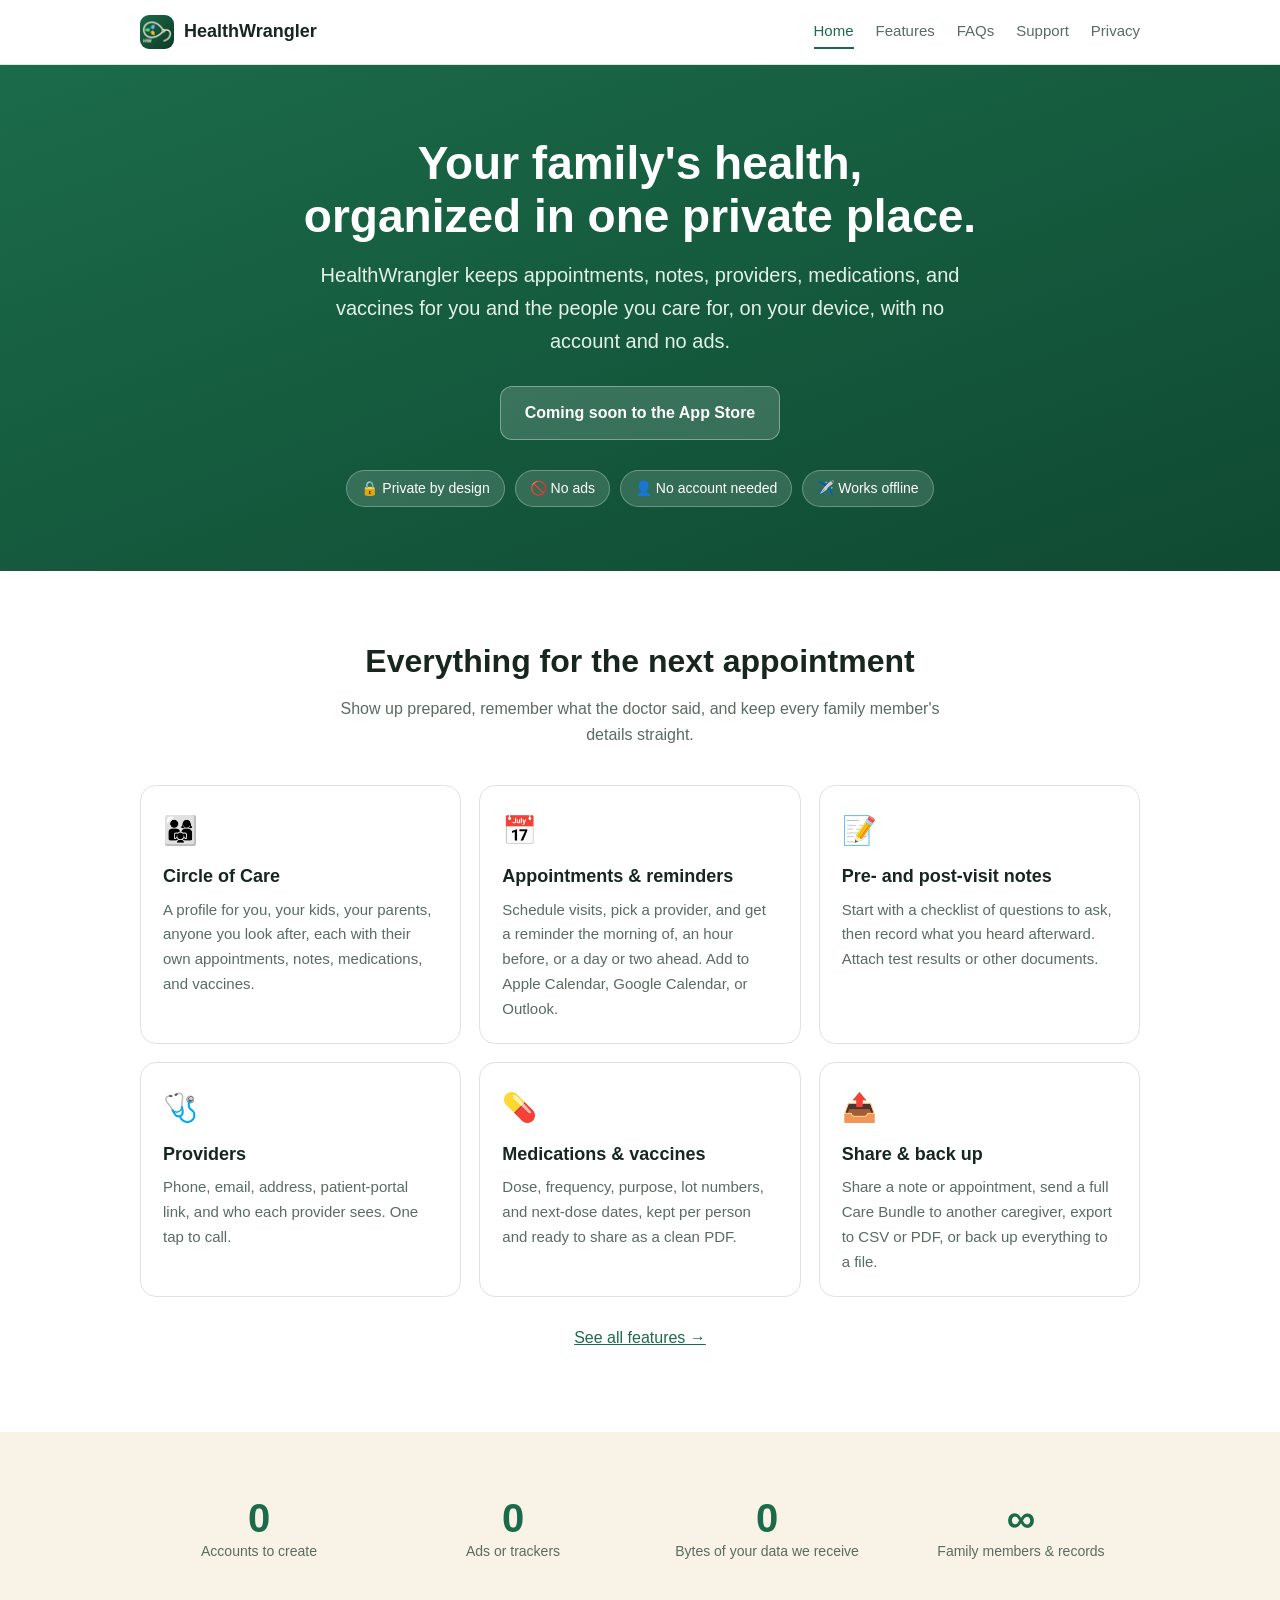
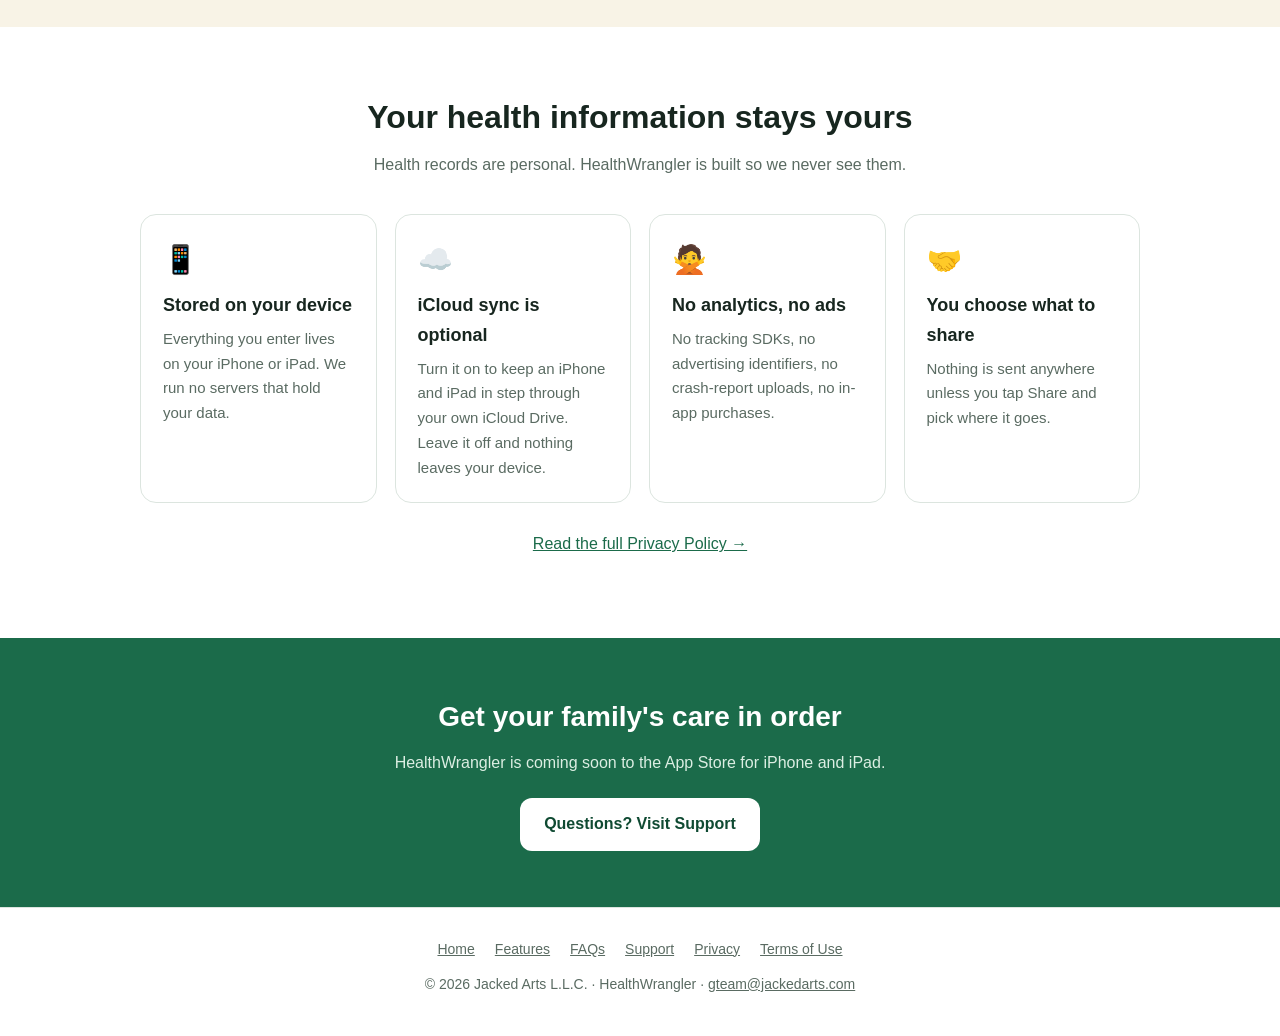
==== index.html @ d27819e0 "Add HealthWrangler website: home, features, FAQs, support, privacy policy, terms Co-Authored-By: Cla" ====
<!DOCTYPE html>
<html lang="en">
<head>
<meta charset="UTF-8">
<meta name="viewport" content="width=device-width, initial-scale=1">
<title>HealthWrangler — Private family health organizer</title>
<meta name="description" content="HealthWrangler keeps appointments, notes, providers, medications, and vaccines for your whole family on your device. No account, no ads.">
<meta name="theme-color" content="#1B6B4A">
<link rel="icon" type="image/png" sizes="32x32" href="favicon-32x32.png">
<link rel="apple-touch-icon" href="apple-touch-icon.png">
<link rel="stylesheet" href="style.css">
</head>
<body>
<header class="site">
  <div class="wrap">
    <a class="logo" href="index.html"><img src="favicon-32x32.png" alt="" width="34" height="34"> HealthWrangler</a>
    <button class="menu-btn" id="menu-btn" aria-label="Menu" aria-expanded="false" aria-controls="main-nav">☰</button>
    <nav class="main" id="main-nav" aria-label="Main"><a href="index.html" aria-current="page">Home</a><a href="features.html">Features</a><a href="faqs.html">FAQs</a><a href="support.html">Support</a><a href="privacy-policy.html">Privacy</a></nav>
  </div>
</header>

<section class="hero">
  <div class="wrap">
    <h1>Your family's health,<br>organized in one private place.</h1>
    <p class="lead">HealthWrangler keeps appointments, notes, providers, medications, and vaccines for you and the people you care for, on your device, with no account and no ads.</p>
    <span class="soon">Coming soon to the App Store</span>
    <div class="badges">
      <span class="badge">🔒 Private by design</span>
      <span class="badge">🚫 No ads</span>
      <span class="badge">👤 No account needed</span>
      <span class="badge">✈️ Works offline</span>
    </div>
  </div>
</section>

<section class="block">
  <div class="wrap">
    <h2 class="sec">Everything for the next appointment</h2>
    <p class="sec-sub">Show up prepared, remember what the doctor said, and keep every family member's details straight.</p>
    <div class="grid">
      <div class="card"><div class="ico">👨‍👩‍👧</div><h3>Circle of Care</h3><p>A profile for you, your kids, your parents, anyone you look after, each with their own appointments, notes, medications, and vaccines.</p></div>
      <div class="card"><div class="ico">📅</div><h3>Appointments &amp; reminders</h3><p>Schedule visits, pick a provider, and get a reminder the morning of, an hour before, or a day or two ahead. Add to Apple Calendar, Google Calendar, or Outlook.</p></div>
      <div class="card"><div class="ico">📝</div><h3>Pre- and post-visit notes</h3><p>Start with a checklist of questions to ask, then record what you heard afterward. Attach test results or other documents.</p></div>
      <div class="card"><div class="ico">🩺</div><h3>Providers</h3><p>Phone, email, address, patient-portal link, and who each provider sees. One tap to call.</p></div>
      <div class="card"><div class="ico">💊</div><h3>Medications &amp; vaccines</h3><p>Dose, frequency, purpose, lot numbers, and next-dose dates, kept per person and ready to share as a clean PDF.</p></div>
      <div class="card"><div class="ico">📤</div><h3>Share &amp; back up</h3><p>Share a note or appointment, send a full Care Bundle to another caregiver, export to CSV or PDF, or back up everything to a file.</p></div>
    </div>
    <p style="text-align:center;margin-top:28px"><a href="features.html">See all features →</a></p>
  </div>
</section>

<section class="block alt">
  <div class="wrap">
    <div class="stats">
      <div class="stat"><div class="n">0</div><div class="l">Accounts to create</div></div>
      <div class="stat"><div class="n">0</div><div class="l">Ads or trackers</div></div>
      <div class="stat"><div class="n">0</div><div class="l">Bytes of your data we receive</div></div>
      <div class="stat"><div class="n">∞</div><div class="l">Family members &amp; records</div></div>
    </div>
  </div>
</section>

<section class="block">
  <div class="wrap">
    <h2 class="sec">Your health information stays yours</h2>
    <p class="sec-sub">Health records are personal. HealthWrangler is built so we never see them.</p>
    <div class="grid g4">
      <div class="card"><div class="ico">📱</div><h3>Stored on your device</h3><p>Everything you enter lives on your iPhone or iPad. We run no servers that hold your data.</p></div>
      <div class="card"><div class="ico">☁️</div><h3>iCloud sync is optional</h3><p>Turn it on to keep an iPhone and iPad in step through your own iCloud Drive. Leave it off and nothing leaves your device.</p></div>
      <div class="card"><div class="ico">🙅</div><h3>No analytics, no ads</h3><p>No tracking SDKs, no advertising identifiers, no crash-report uploads, no in-app purchases.</p></div>
      <div class="card"><div class="ico">🤝</div><h3>You choose what to share</h3><p>Nothing is sent anywhere unless you tap Share and pick where it goes.</p></div>
    </div>
    <p style="text-align:center;margin-top:28px"><a href="privacy-policy.html">Read the full Privacy Policy →</a></p>
  </div>
</section>

<section class="cta">
  <div class="wrap">
    <h2>Get your family's care in order</h2>
    <p>HealthWrangler is coming soon to the App Store for iPhone and iPad.</p>
    <a class="btn btn-light" href="support.html">Questions? Visit Support</a>
  </div>
</section>

<footer class="site">
  <div class="wrap">
    <nav aria-label="Footer"><a href="index.html">Home</a><a href="features.html">Features</a><a href="faqs.html">FAQs</a><a href="support.html">Support</a><a href="privacy-policy.html">Privacy</a><a href="terms.html">Terms of Use</a></nav>
    <div>© 2026 Jacked Arts L.L.C. · HealthWrangler · <a href="mailto:gteam@jackedarts.com">gteam@jackedarts.com</a></div>
  </div>
</footer>
<script src="site.js"></script>
</body>
</html>
---- style.css ----
:root {
  --green: #1B6B4A;
  --green-dark: #0F4A32;
  --green-soft: #E7F2EC;
  --cream: #F8F3E6;
  --ink: #17261F;
  --muted: #5A6B62;
  --line: #DCE5DF;
  --bg: #FFFFFF;
  --card: #FFFFFF;
  --blue: #3B82F6;
  --amber: #E0A920;
  --leaf: #2FBF71;
  --radius: 16px;
}
@media (prefers-color-scheme: dark) {
  :root {
    --green-soft: #15291F;
    --cream: #14201A;
    --ink: #EAF1ED;
    --muted: #9FB2A8;
    --line: #263A30;
    --bg: #0E1612;
    --card: #131E18;
  }
}
* { box-sizing: border-box; }
html { scroll-behavior: smooth; }
body {
  margin: 0;
  font-family: -apple-system, BlinkMacSystemFont, "Segoe UI", Roboto, Helvetica, Arial, sans-serif;
  color: var(--ink);
  background: var(--bg);
  line-height: 1.65;
  -webkit-text-size-adjust: 100%;
}
a { color: var(--green); }
@media (prefers-color-scheme: dark) { a { color: #6FD6A0; } }
img { max-width: 100%; }
.wrap { max-width: 1040px; margin: 0 auto; padding: 0 20px; }
.narrow { max-width: 760px; }

/* Header */
header.site {
  position: sticky; top: 0; z-index: 20;
  background: var(--bg);
  border-bottom: 1px solid var(--line);
}
header.site .wrap { display: flex; align-items: center; justify-content: space-between; height: 64px; }
.logo { display: flex; align-items: center; gap: 10px; font-weight: 700; font-size: 18px; color: var(--ink); text-decoration: none; }
.logo img { width: 34px; height: 34px; border-radius: 9px; }
nav.main { display: flex; gap: 22px; }
nav.main a { color: var(--muted); text-decoration: none; font-weight: 500; font-size: 15px; padding: 4px 0; border-bottom: 2px solid transparent; }
nav.main a:hover, nav.main a[aria-current="page"] { color: var(--green); border-bottom-color: var(--green); }
@media (prefers-color-scheme: dark) {
  nav.main a:hover, nav.main a[aria-current="page"] { color: #6FD6A0; border-bottom-color: #6FD6A0; }
}
.menu-btn { display: none; background: none; border: 1px solid var(--line); border-radius: 10px; padding: 8px 12px; font-size: 18px; color: var(--ink); cursor: pointer; }
@media (max-width: 640px) {
  .menu-btn { display: block; }
  nav.main { display: none; position: absolute; top: 64px; left: 0; right: 0; flex-direction: column; gap: 0; background: var(--bg); border-bottom: 1px solid var(--line); padding: 8px 20px 14px; }
  nav.main.open { display: flex; }
  nav.main a { padding: 12px 0; border-bottom: 1px solid var(--line); }
}

/* Hero */
.hero { background: linear-gradient(160deg, var(--green) 0%, var(--green-dark) 100%); color: #fff; padding: 72px 0 64px; text-align: center; }
.hero h1 { font-size: clamp(30px, 6vw, 46px); line-height: 1.15; margin: 0 0 16px; }
.hero p.lead { font-size: clamp(17px, 2.4vw, 20px); max-width: 640px; margin: 0 auto 28px; color: #E3F1E9; }
.btn { display: inline-block; padding: 13px 24px; border-radius: 12px; font-weight: 600; text-decoration: none; font-size: 16px; }
.btn-light { background: #fff; color: var(--green-dark); }
.btn-ghost { border: 1.5px solid rgba(255,255,255,.6); color: #fff; margin-left: 8px; }
.btn-green { background: var(--green); color: #fff; }
.badges { display: flex; flex-wrap: wrap; gap: 10px; justify-content: center; margin-top: 30px; }
.badge { background: rgba(255,255,255,.14); border: 1px solid rgba(255,255,255,.28); padding: 6px 14px; border-radius: 999px; font-size: 14px; }
.soon { display: inline-block; background: rgba(255,255,255,.16); border: 1px solid rgba(255,255,255,.35); padding: 13px 24px; border-radius: 12px; font-weight: 600; }

/* Sections */
section.block { padding: 64px 0; }
section.alt { background: var(--cream); }
h2.sec { font-size: clamp(24px, 4vw, 32px); margin: 0 0 8px; text-align: center; }
p.sec-sub { text-align: center; color: var(--muted); margin: 0 auto 36px; max-width: 620px; }
.grid { display: grid; grid-template-columns: repeat(auto-fit, minmax(270px, 1fr)); gap: 18px; }
.card { background: var(--card); border: 1px solid var(--line); border-radius: var(--radius); padding: 22px; }
.card .ico { font-size: 28px; margin-bottom: 8px; }
.card h3 { margin: 0 0 6px; font-size: 18px; }
.card p { margin: 0; color: var(--muted); font-size: 15px; }
.stats { display: grid; grid-template-columns: repeat(auto-fit, minmax(170px, 1fr)); gap: 16px; text-align: center; }
.stat .n { font-size: 40px; font-weight: 800; color: var(--green); line-height: 1.1; }
@media (prefers-color-scheme: dark) { .stat .n { color: #6FD6A0; } }
.stat .l { color: var(--muted); font-size: 14px; }
.cta { background: var(--green); color: #fff; text-align: center; padding: 56px 0; }
.cta h2 { margin: 0 0 10px; font-size: 28px; }
.cta p { color: #DCEEE3; margin: 0 0 22px; }

/* Content pages */
.page-head { background: var(--green-soft); padding: 46px 0 36px; border-bottom: 1px solid var(--line); }
.page-head h1 { margin: 0 0 6px; font-size: clamp(28px, 5vw, 38px); }
.page-head p { margin: 0; color: var(--muted); }
article.doc { padding: 36px 0 64px; }
article.doc h2 { font-size: 22px; margin: 36px 0 8px; padding-top: 6px; }
article.doc h3 { font-size: 17px; margin: 22px 0 6px; }
article.doc p, article.doc li { font-size: 16px; }
article.doc ul { padding-left: 22px; }
article.doc li { margin: 5px 0; }
.summary { background: var(--green-soft); border-left: 4px solid var(--green); border-radius: 10px; padding: 16px 20px; margin: 0 0 8px; }
.note { background: var(--cream); border: 1px solid var(--line); border-radius: 10px; padding: 14px 18px; margin: 18px 0; font-size: 15px; }
table.t { width: 100%; border-collapse: collapse; margin: 14px 0; font-size: 15px; }
table.t th, table.t td { text-align: left; padding: 10px 12px; border-bottom: 1px solid var(--line); vertical-align: top; }
table.t th { background: var(--green-soft); }

/* FAQ */
details.faq { border: 1px solid var(--line); border-radius: 12px; background: var(--card); margin: 10px 0; }
details.faq summary { cursor: pointer; font-weight: 600; padding: 16px 18px; list-style: none; display: flex; justify-content: space-between; gap: 12px; }
details.faq summary::-webkit-details-marker { display: none; }
details.faq summary::after { content: "+"; font-size: 22px; line-height: 1; color: var(--green); }
details.faq[open] summary::after { content: "–"; }
details.faq .a { padding: 0 18px 16px; color: var(--muted); }
details.faq .a p { margin: 8px 0; }
.faq-group { margin: 34px 0 6px; font-size: 14px; letter-spacing: .08em; text-transform: uppercase; color: var(--muted); }

/* Support */
.contact { display: flex; gap: 18px; align-items: center; background: var(--green-soft); border: 1px solid var(--line); border-radius: var(--radius); padding: 24px; margin: 8px 0 28px; flex-wrap: wrap; }
.contact .ico { font-size: 34px; }
.contact a.mail { font-size: 20px; font-weight: 700; }

/* Footer */
footer.site { border-top: 1px solid var(--line); padding: 30px 0 40px; text-align: center; color: var(--muted); font-size: 14px; }
footer.site nav { display: flex; flex-wrap: wrap; gap: 8px 20px; justify-content: center; margin-bottom: 12px; }
footer.site a { color: var(--muted); }
.grid.g4 { grid-template-columns: repeat(auto-fit, minmax(220px, 1fr)); }
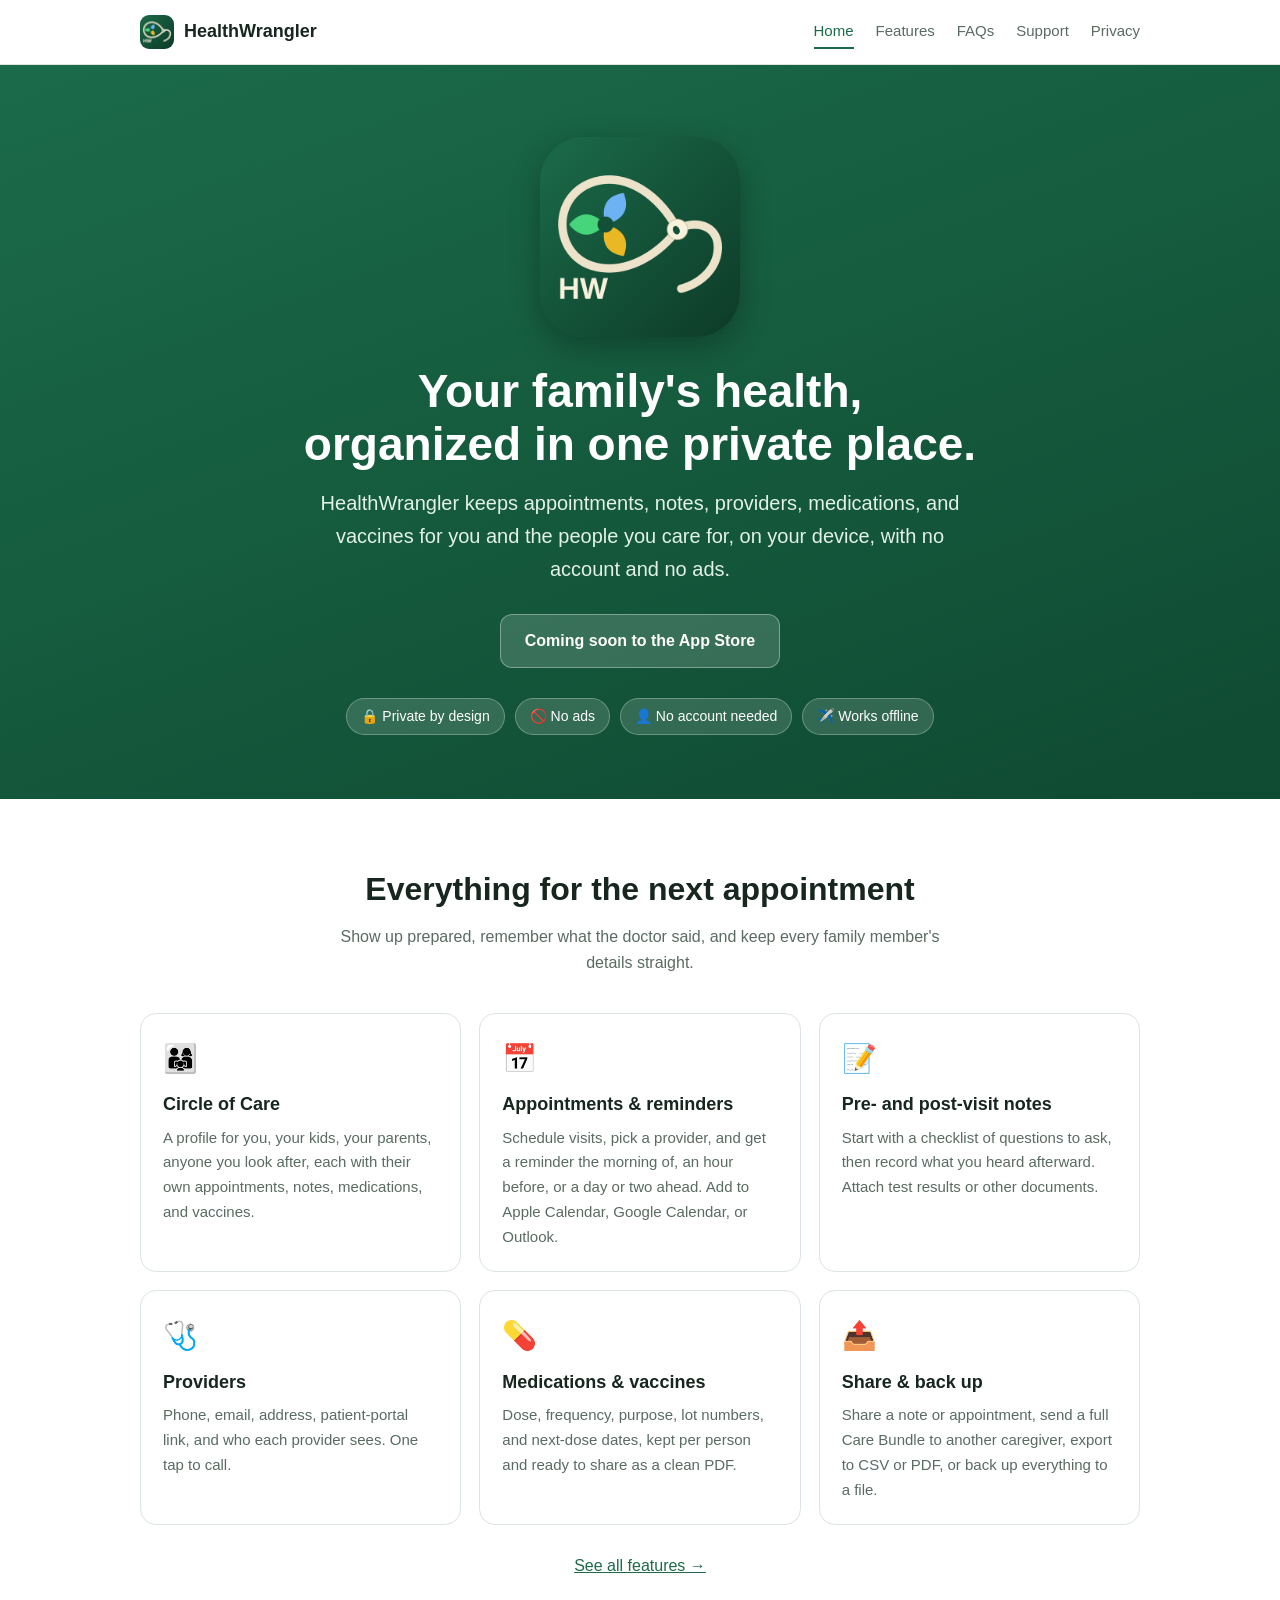
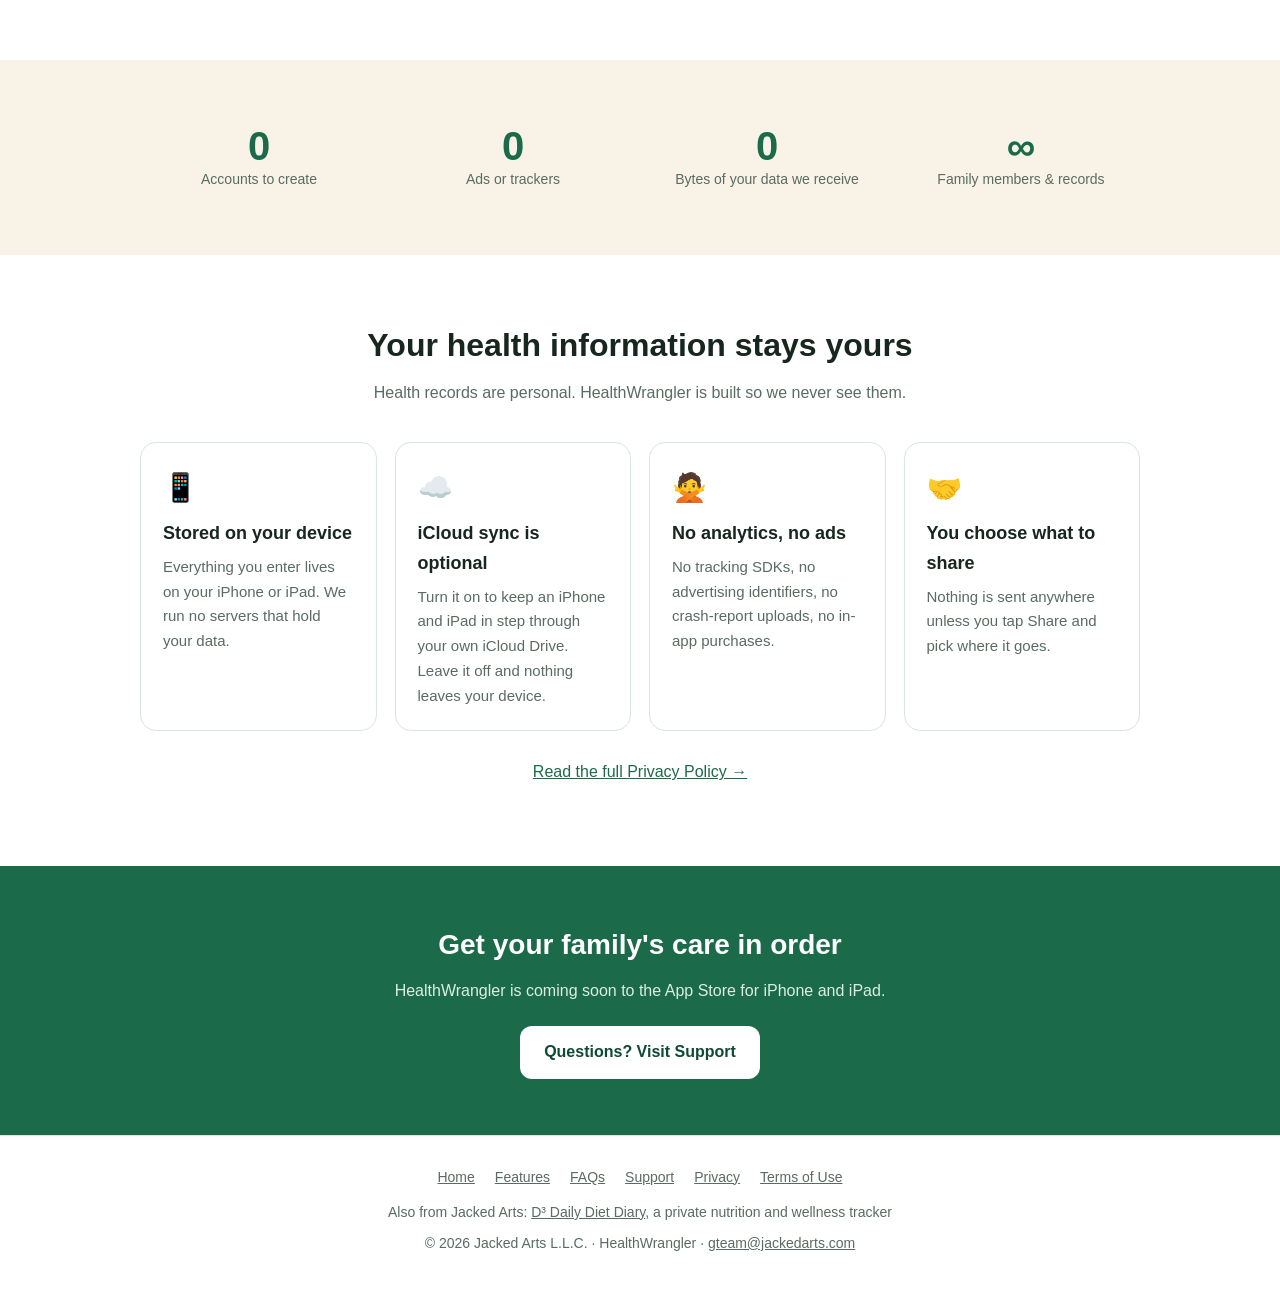
==== commit c1bd9c67: "Add hero app icon and cross-link to D³ site Co-Authored-By: Claude Sonnet 5.5 <noreply@anthropic.com" ====
--- a/index.html
+++ b/index.html
@@ -21,6 +21,7 @@
 
 <section class="hero">
   <div class="wrap">
+    <img class="hero-icon" src="android-chrome-512x512.png" alt="HealthWrangler app icon" width="200" height="200">
     <h1>Your family's health,<br>organized in one private place.</h1>
     <p class="lead">HealthWrangler keeps appointments, notes, providers, medications, and vaccines for you and the people you care for, on your device, with no account and no ads.</p>
     <span class="soon">Coming soon to the App Store</span>
@@ -85,6 +86,7 @@
 <footer class="site">
   <div class="wrap">
     <nav aria-label="Footer"><a href="index.html">Home</a><a href="features.html">Features</a><a href="faqs.html">FAQs</a><a href="support.html">Support</a><a href="privacy-policy.html">Privacy</a><a href="terms.html">Terms of Use</a></nav>
+    <div style="margin-bottom:8px">Also from Jacked Arts: <a href="https://jabill.github.io/d3-app/">D³ Daily Diet Diary</a>, a private nutrition and wellness tracker</div>
     <div>© 2026 Jacked Arts L.L.C. · HealthWrangler · <a href="mailto:gteam@jackedarts.com">gteam@jackedarts.com</a></div>
   </div>
 </footer>
--- a/style.css
+++ b/style.css
@@ -129,3 +129,5 @@
 footer.site nav { display: flex; flex-wrap: wrap; gap: 8px 20px; justify-content: center; margin-bottom: 12px; }
 footer.site a { color: var(--muted); }
 .grid.g4 { grid-template-columns: repeat(auto-fit, minmax(220px, 1fr)); }
+.hero-icon { width: 200px; height: 200px; border-radius: 44px; display: block; margin: 0 auto 28px; box-shadow: 0 10px 30px rgba(0,0,0,.28); }
+@media (max-width: 640px) { .hero-icon { width: 150px; height: 150px; border-radius: 33px; } }
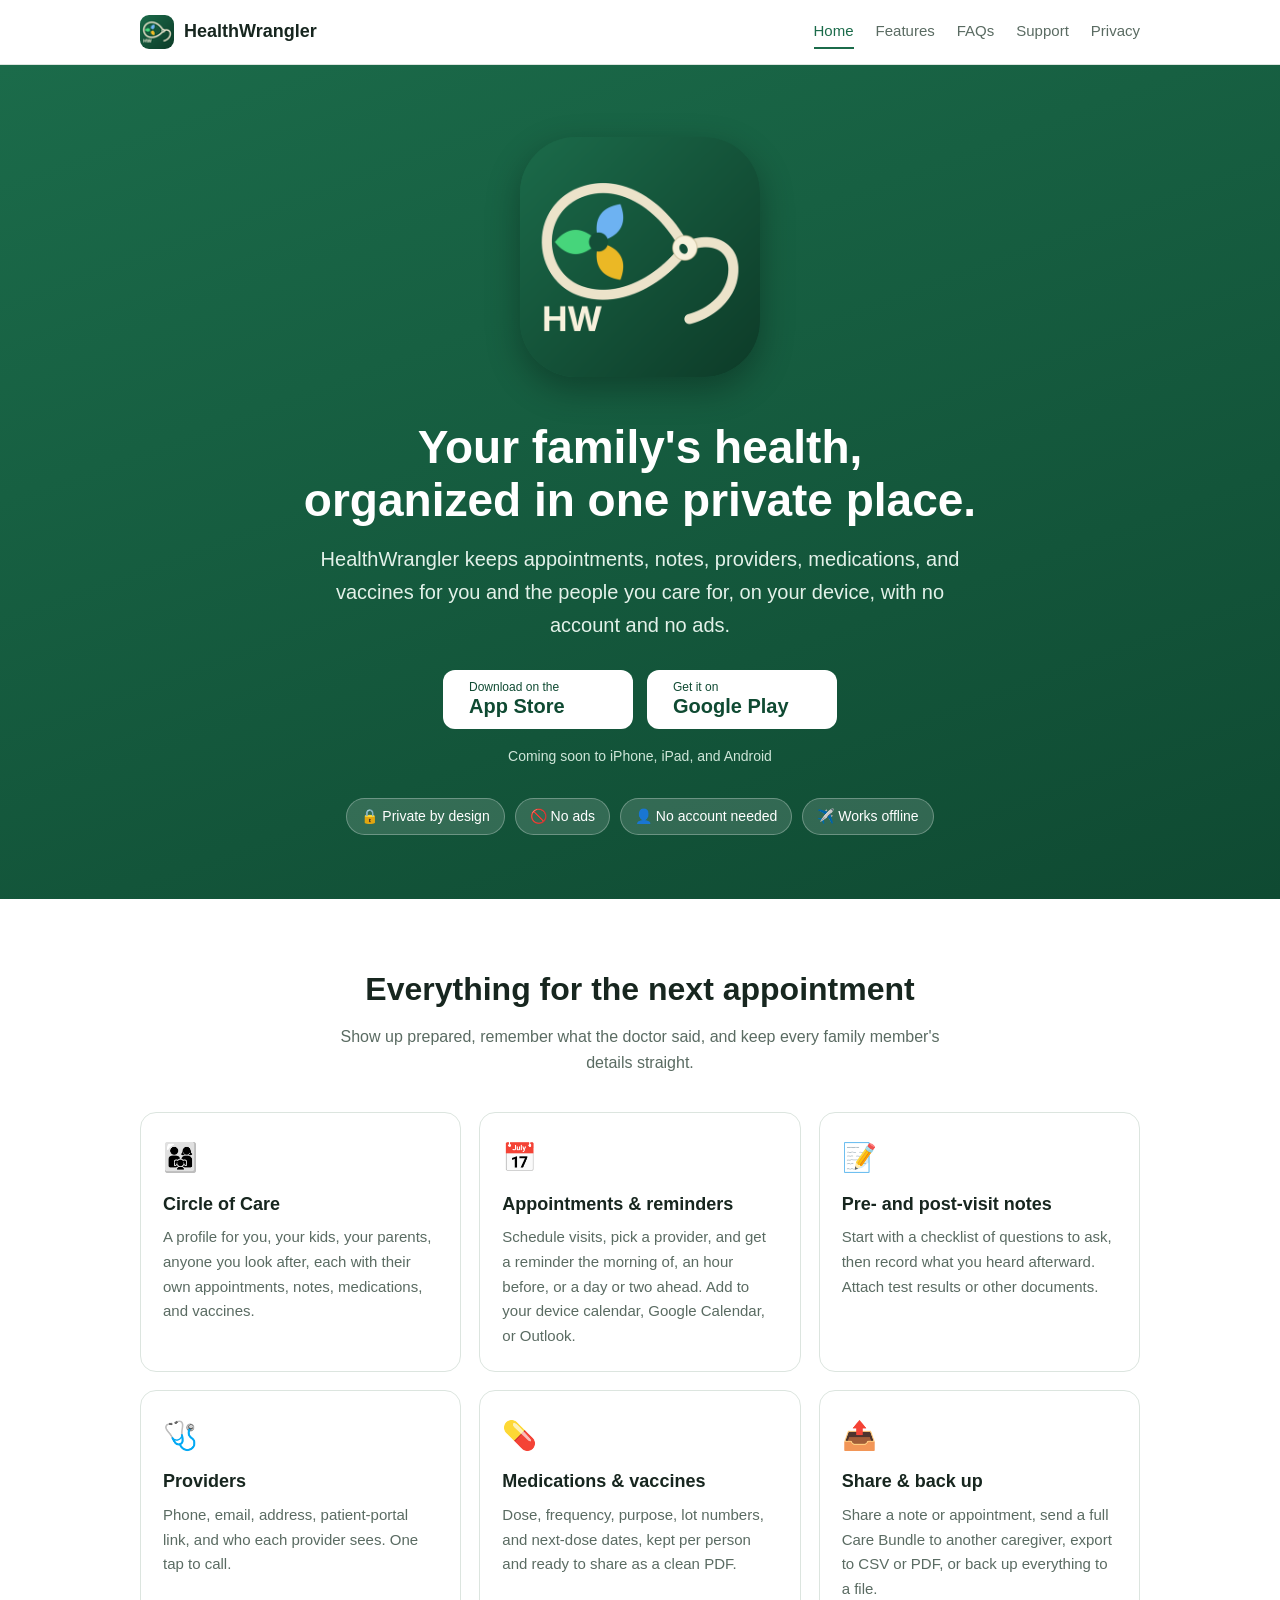
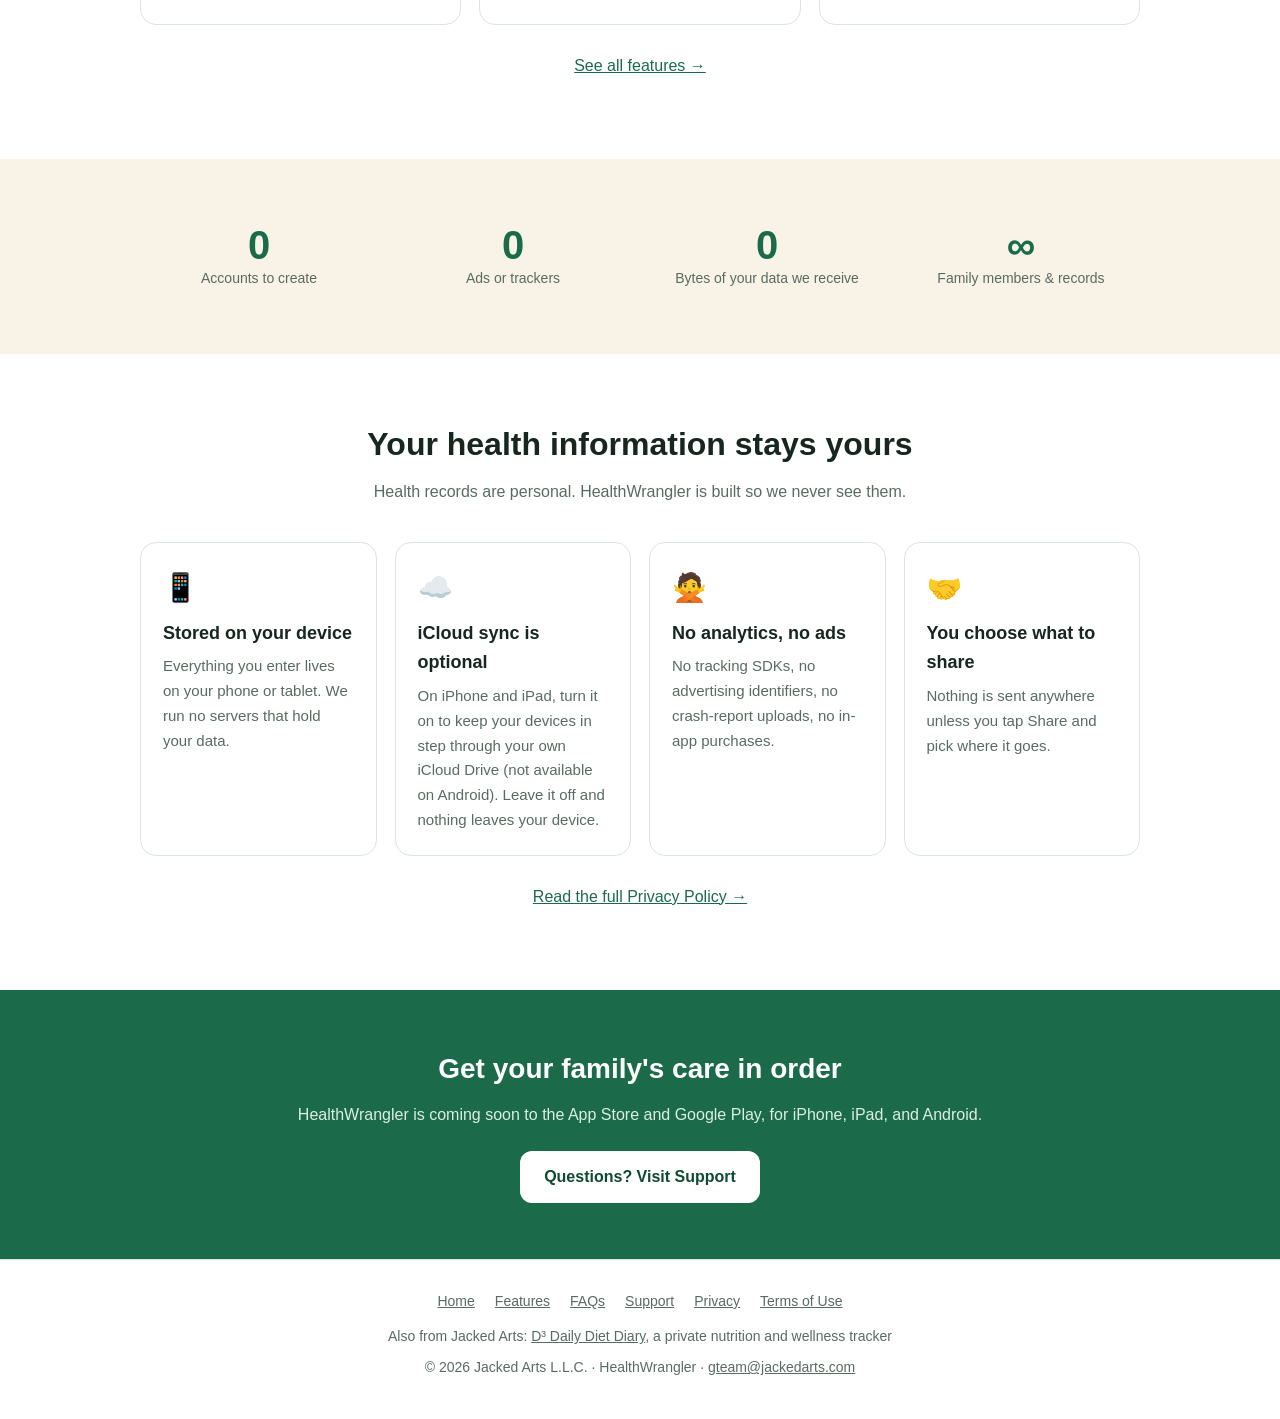
==== commit d35278b7: "Add Android support wording, store buttons, larger rounded hero icon Co-Authored-By: Claude Sonnet 5" ====
--- a/index.html
+++ b/index.html
@@ -21,10 +21,11 @@
 
 <section class="hero">
   <div class="wrap">
-    <img class="hero-icon" src="android-chrome-512x512.png" alt="HealthWrangler app icon" width="200" height="200">
+    <img class="hero-icon" src="android-chrome-512x512.png" alt="HealthWrangler app icon" width="240" height="240">
     <h1>Your family's health,<br>organized in one private place.</h1>
     <p class="lead">HealthWrangler keeps appointments, notes, providers, medications, and vaccines for you and the people you care for, on your device, with no account and no ads.</p>
-    <span class="soon">Coming soon to the App Store</span>
+    <div class="stores"><a class="btn btn-light" href="#" aria-label="Download on the App Store"><span class="s1">Download on the</span><span class="s2">App Store</span></a><a class="btn btn-light" href="#" aria-label="Get it on Google Play"><span class="s1">Get it on</span><span class="s2">Google Play</span></a></div>
+    <p class="soon-note">Coming soon to iPhone, iPad, and Android</p>
     <div class="badges">
       <span class="badge">🔒 Private by design</span>
       <span class="badge">🚫 No ads</span>
@@ -40,7 +41,7 @@
     <p class="sec-sub">Show up prepared, remember what the doctor said, and keep every family member's details straight.</p>
     <div class="grid">
       <div class="card"><div class="ico">👨‍👩‍👧</div><h3>Circle of Care</h3><p>A profile for you, your kids, your parents, anyone you look after, each with their own appointments, notes, medications, and vaccines.</p></div>
-      <div class="card"><div class="ico">📅</div><h3>Appointments &amp; reminders</h3><p>Schedule visits, pick a provider, and get a reminder the morning of, an hour before, or a day or two ahead. Add to Apple Calendar, Google Calendar, or Outlook.</p></div>
+      <div class="card"><div class="ico">📅</div><h3>Appointments &amp; reminders</h3><p>Schedule visits, pick a provider, and get a reminder the morning of, an hour before, or a day or two ahead. Add to your device calendar, Google Calendar, or Outlook.</p></div>
       <div class="card"><div class="ico">📝</div><h3>Pre- and post-visit notes</h3><p>Start with a checklist of questions to ask, then record what you heard afterward. Attach test results or other documents.</p></div>
       <div class="card"><div class="ico">🩺</div><h3>Providers</h3><p>Phone, email, address, patient-portal link, and who each provider sees. One tap to call.</p></div>
       <div class="card"><div class="ico">💊</div><h3>Medications &amp; vaccines</h3><p>Dose, frequency, purpose, lot numbers, and next-dose dates, kept per person and ready to share as a clean PDF.</p></div>
@@ -66,8 +67,8 @@
     <h2 class="sec">Your health information stays yours</h2>
     <p class="sec-sub">Health records are personal. HealthWrangler is built so we never see them.</p>
     <div class="grid g4">
-      <div class="card"><div class="ico">📱</div><h3>Stored on your device</h3><p>Everything you enter lives on your iPhone or iPad. We run no servers that hold your data.</p></div>
-      <div class="card"><div class="ico">☁️</div><h3>iCloud sync is optional</h3><p>Turn it on to keep an iPhone and iPad in step through your own iCloud Drive. Leave it off and nothing leaves your device.</p></div>
+      <div class="card"><div class="ico">📱</div><h3>Stored on your device</h3><p>Everything you enter lives on your phone or tablet. We run no servers that hold your data.</p></div>
+      <div class="card"><div class="ico">☁️</div><h3>iCloud sync is optional</h3><p>On iPhone and iPad, turn it on to keep your devices in step through your own iCloud Drive (not available on Android). Leave it off and nothing leaves your device.</p></div>
       <div class="card"><div class="ico">🙅</div><h3>No analytics, no ads</h3><p>No tracking SDKs, no advertising identifiers, no crash-report uploads, no in-app purchases.</p></div>
       <div class="card"><div class="ico">🤝</div><h3>You choose what to share</h3><p>Nothing is sent anywhere unless you tap Share and pick where it goes.</p></div>
     </div>
@@ -78,7 +79,7 @@
 <section class="cta">
   <div class="wrap">
     <h2>Get your family's care in order</h2>
-    <p>HealthWrangler is coming soon to the App Store for iPhone and iPad.</p>
+    <p>HealthWrangler is coming soon to the App Store and Google Play, for iPhone, iPad, and Android.</p>
     <a class="btn btn-light" href="support.html">Questions? Visit Support</a>
   </div>
 </section>
--- a/style.css
+++ b/style.css
@@ -129,5 +129,10 @@
 footer.site nav { display: flex; flex-wrap: wrap; gap: 8px 20px; justify-content: center; margin-bottom: 12px; }
 footer.site a { color: var(--muted); }
 .grid.g4 { grid-template-columns: repeat(auto-fit, minmax(220px, 1fr)); }
-.hero-icon { width: 200px; height: 200px; border-radius: 44px; display: block; margin: 0 auto 28px; box-shadow: 0 10px 30px rgba(0,0,0,.28); }
-@media (max-width: 640px) { .hero-icon { width: 150px; height: 150px; border-radius: 33px; } }
+.hero-icon { width: 240px; height: 240px; border-radius: 56px; display: block; margin: 0 auto 44px; box-shadow: 0 12px 34px rgba(0,0,0,.3); }
+@media (max-width: 640px) { .hero-icon { width: 180px; height: 180px; border-radius: 42px; margin-bottom: 36px; } }
+.stores { display: flex; flex-wrap: wrap; gap: 14px; justify-content: center; }
+.stores .btn { display: flex; flex-direction: column; align-items: flex-start; line-height: 1.15; padding: 11px 26px; min-width: 190px; }
+.stores .s1 { font-size: 12px; font-weight: 500; }
+.stores .s2 { font-size: 20px; font-weight: 700; }
+.soon-note { margin: 16px 0 0; font-size: 14px; color: #CFE6D9; }
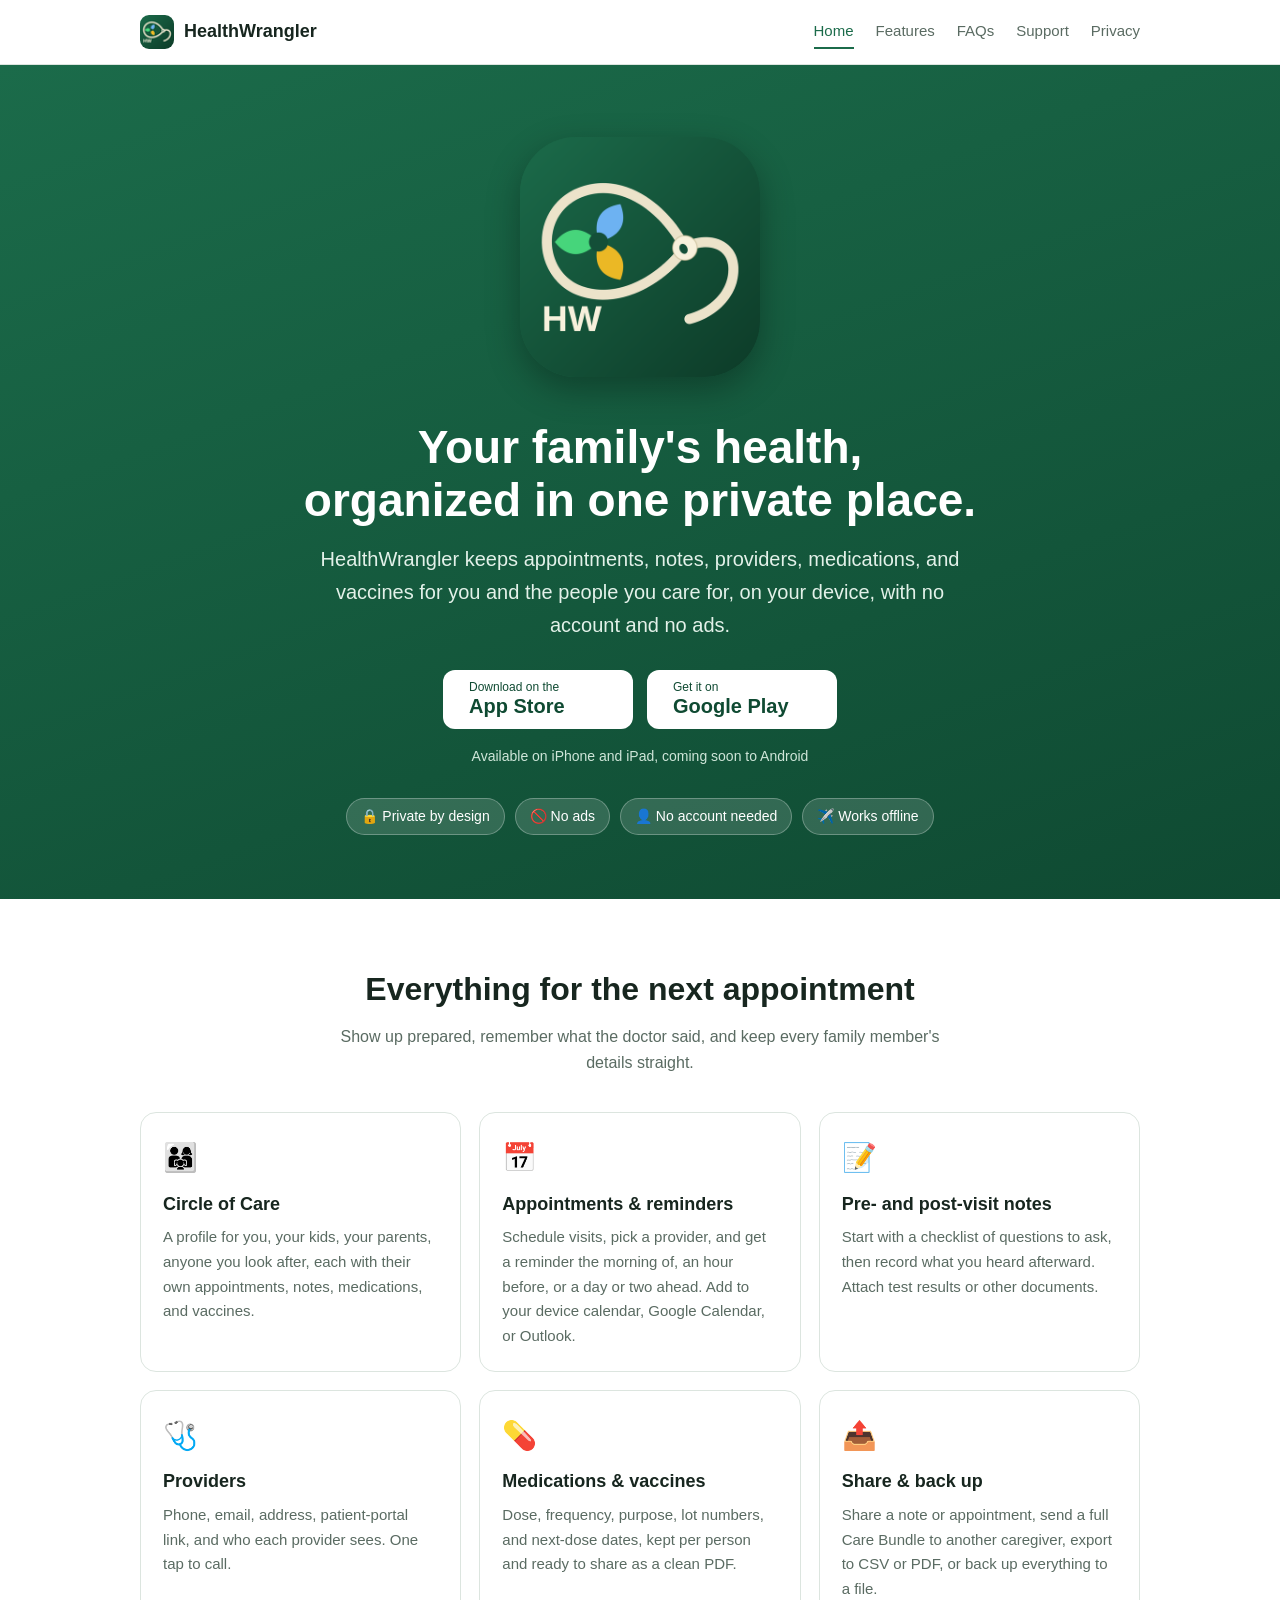
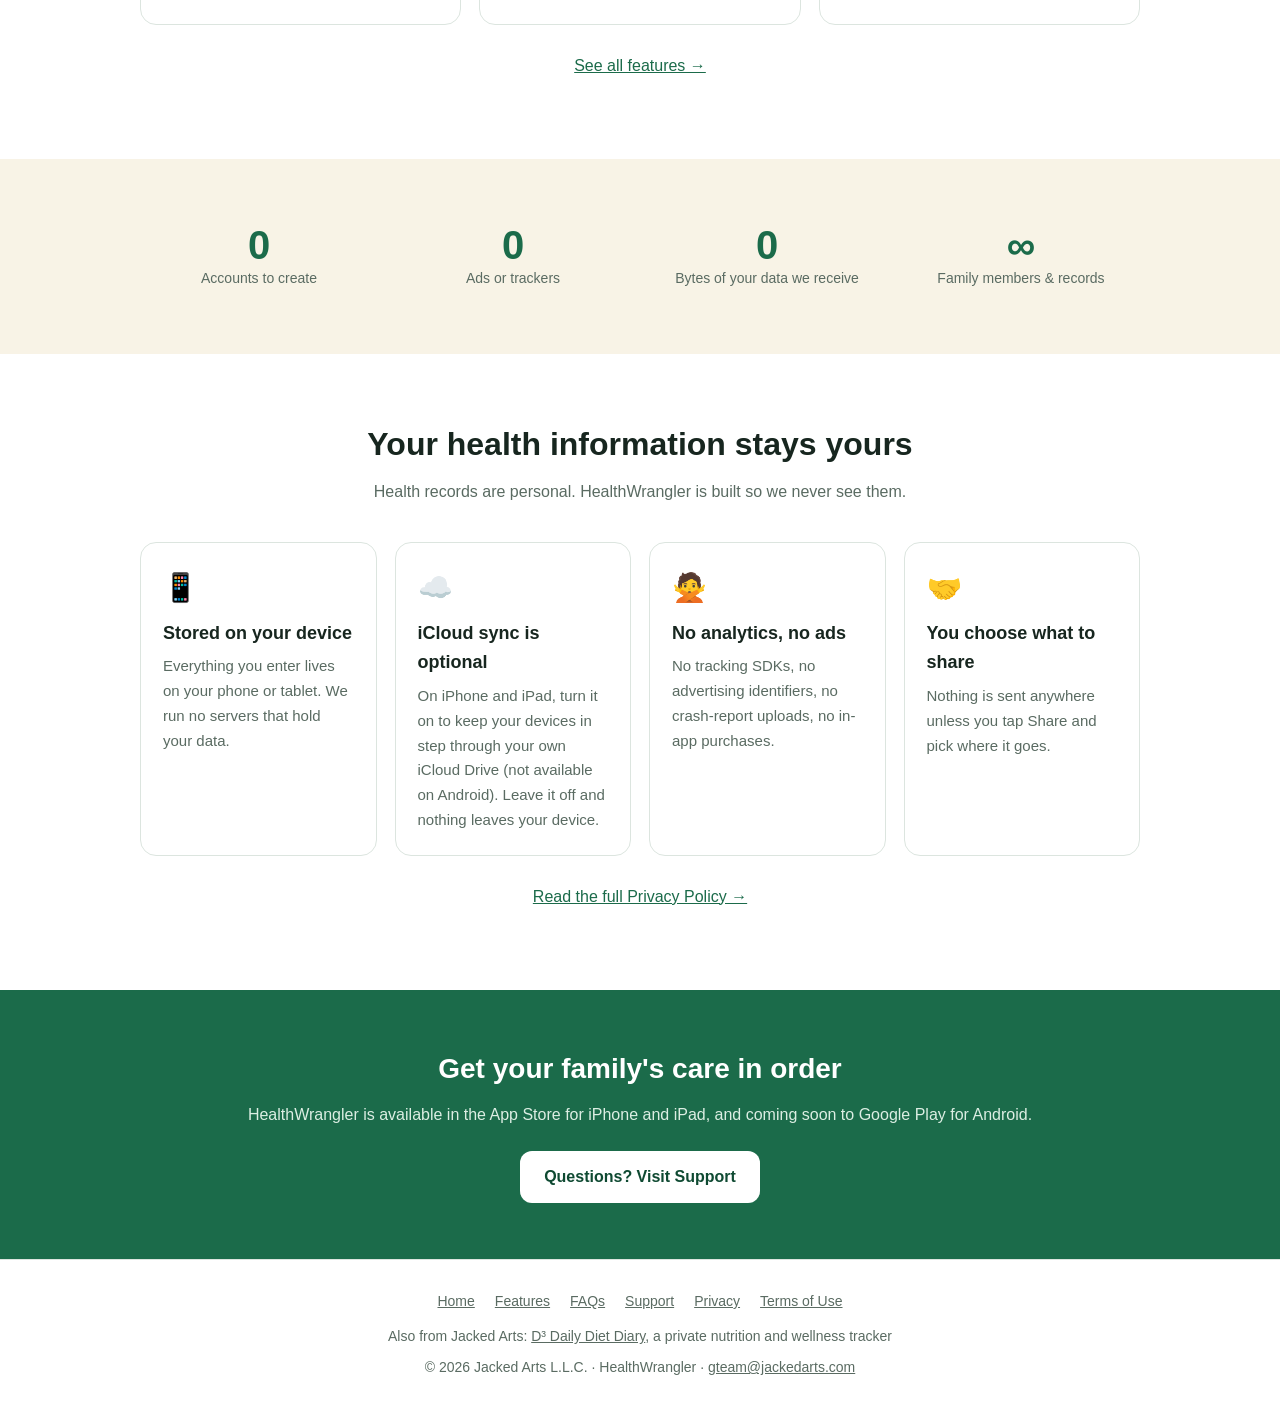
==== commit 249fdcad: "Added Apple App Store Link" ====
--- a/index.html
+++ b/index.html
@@ -24,8 +24,8 @@
     <img class="hero-icon" src="android-chrome-512x512.png" alt="HealthWrangler app icon" width="240" height="240">
     <h1>Your family's health,<br>organized in one private place.</h1>
     <p class="lead">HealthWrangler keeps appointments, notes, providers, medications, and vaccines for you and the people you care for, on your device, with no account and no ads.</p>
-    <div class="stores"><a class="btn btn-light" href="#" aria-label="Download on the App Store"><span class="s1">Download on the</span><span class="s2">App Store</span></a><a class="btn btn-light" href="#" aria-label="Get it on Google Play"><span class="s1">Get it on</span><span class="s2">Google Play</span></a></div>
-    <p class="soon-note">Coming soon to iPhone, iPad, and Android</p>
+    <div class="stores"><a class="btn btn-light" href="https://apps.apple.com/us/app/healthwrangler/id6769450981" aria-label="Download on the App Store"><span class="s1">Download on the</span><span class="s2">App Store</span></a><a class="btn btn-light" href="#" aria-label="Get it on Google Play"><span class="s1">Get it on</span><span class="s2">Google Play</span></a></div>
+    <p class="soon-note">Available on iPhone and iPad, coming soon to Android</p>
     <div class="badges">
       <span class="badge">🔒 Private by design</span>
       <span class="badge">🚫 No ads</span>
@@ -79,7 +79,7 @@
 <section class="cta">
   <div class="wrap">
     <h2>Get your family's care in order</h2>
-    <p>HealthWrangler is coming soon to the App Store and Google Play, for iPhone, iPad, and Android.</p>
+    <p>HealthWrangler is available in the App Store for iPhone and iPad, and coming soon to Google Play for Android.</p>
     <a class="btn btn-light" href="support.html">Questions? Visit Support</a>
   </div>
 </section>
